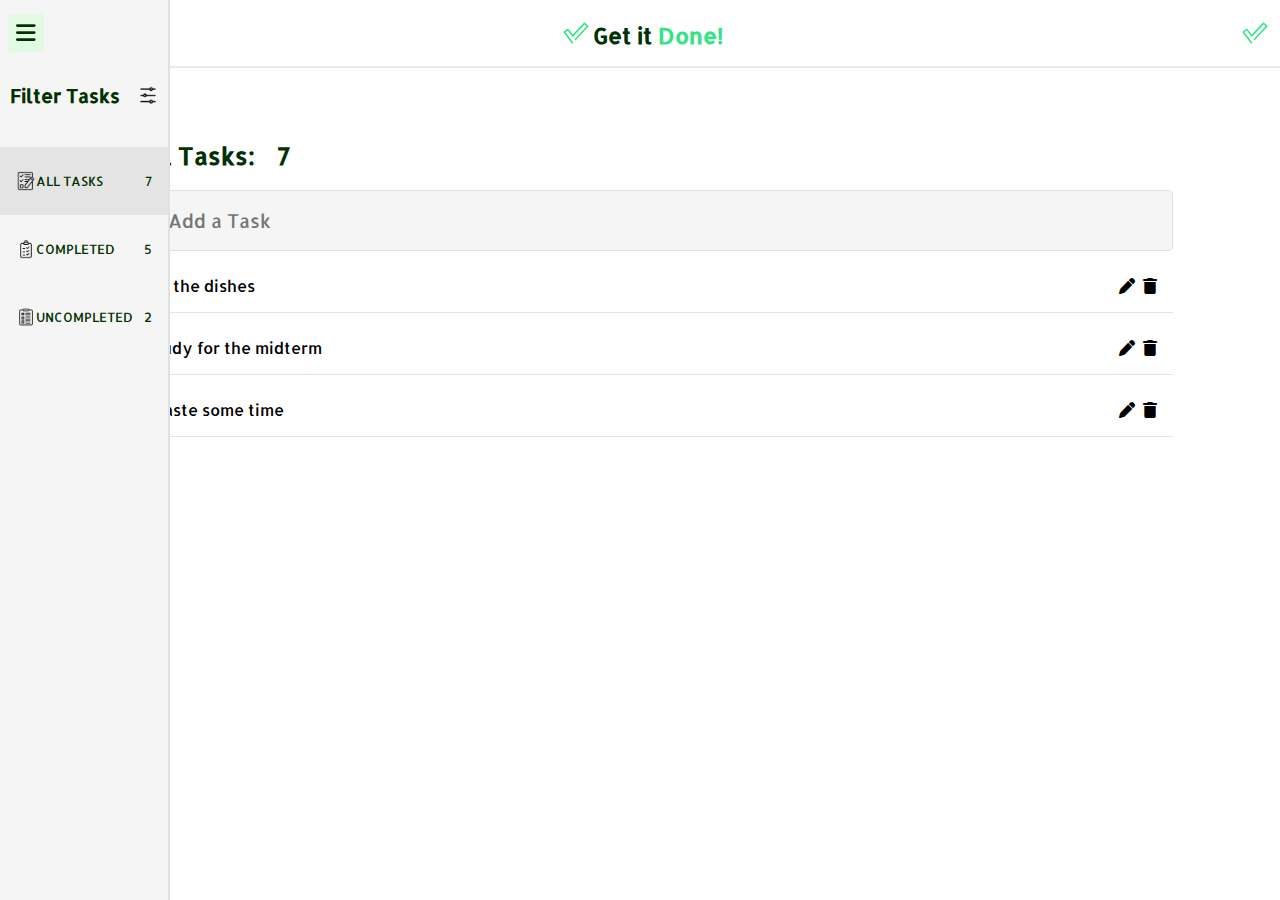
==== todo-app.html @ efe752ec "add the html and the css code for the app main page, and some js to toggle the menu button relates #" ====
<!DOCTYPE html>
<html lang="en">
<head>
  <meta charset="UTF-8">
  <meta http-equiv="X-UA-Compatible" content="IE=edge">
  <meta name="viewport" content="width=device-width, initial-scale=1.0">
  <title>Get it Done!</title>
  <link rel="icon" href="images/check-mark.svg" type="icon">
  <link rel="preconnect" href="https://fonts.googleapis.com">
  <link rel="preconnect" href="https://fonts.gstatic.com" crossorigin>
  <link href="https://fonts.googleapis.com/css2?family=Allerta&display=swap" rel="stylesheet">
  <link rel="stylesheet" href="https://cdnjs.cloudflare.com/ajax/libs/font-awesome/6.0.0-beta3/css/all.min.css"/>
  <link rel="stylesheet" href="styles/global.css">
  <link rel="stylesheet" href="styles/todo-app.css">
</head>
<body>
  <nav class="navbar">
    <div class="container">
      <div class="filter-tasks">
        <h3>Filter Tasks</h3>
        <img src="images/filter.png" width="20px" height="20px" alt="">        
      </div>
      <ul>
        <li class="active">
          <div class="item">
            <img src="images/tasks.png" alt="" width="20px" height="20px">
            <span class="item-name">All Tasks</span> 
          </div>
          <span class="count">7</span>
        </li>
        <li>
          <div class="item">
            <img src="images/completed.png" alt="" width="20px" height="20px">
            <span class="item-name">Completed</span> 
          </div>
          <span class="count">5</span>
        </li>
        <li>
          <div class="item">
            <img src="images/uncompleted.png" alt="" width="20px" height="20px">
            <span class="item-name">Uncompleted</span> 
          </div>
          <span class="count">2</span>
        </li>
      </ul>
    </div>
  </nav>
  <div class="header">
    <div class="menu">
      <i class="fa-solid fa-bars"></i>
    </div>
    <div class="logo">
      <img src="images/check-mark.svg" width="34px" alt="">
      <a href="index.html">
        <span>Get it <span class="done">Done!</span></span>
      </a>
    </div>
    <div class="logo">
      <img src="images/check-mark.svg" width="34px" alt="">
    </div>
  </div>
  <main class="main">
    <div class="container">
      <h2 class="title">
        <i class="fa-solid fa-list-check"></i>
        <span>All Tasks:</span>
        <span class="count">7</span>
      </h2>
      <div class="tasks-container">
        <form class="form">
          <div class="task-adder">
           <button class="add-task">
              <i class="fa-solid fa-plus"></i>
            </button>
            <input type="text" placeholder="Add a Task">
          </div>
        </form>
        <div class="task">
          <div class="task-content">
            <div class="status"></div>
            <div class="task-text">Do the dishes</div>
          </div>
          <div class="task-controls">
            <div class="edit">
              <i class="fa-solid fa-pen"></i>
            </div>
            <div class="delete">
              <i class="fa-solid fa-trash"></i>
            </div>
          </div>
        </div>
        <div class="task">
          <div class="task-content">
            <div class="status">
              <i class="fa-solid fa-check"></i>
            </div>
            <div class="task-text">Study for the midterm</div>
          </div>
          <div class="task-controls">
            <div class="edit">
              <i class="fa-solid fa-pen"></i>
            </div>
            <div class="delete">
              <i class="fa-solid fa-trash"></i>
            </div>
          </div>
        </div>
        <div class="task">
          <div class="task-content">
            <div class="status"></div>
            <div class="task-text">Waste some time</div>
          </div>
          <div class="task-controls">
            <div class="edit">
              <i class="fa-solid fa-pen"></i>
            </div>
            <div class="delete">
              <i class="fa-solid fa-trash"></i>
            </div>
          </div>
        </div>
      </div>
    </div>
  </main>
  <script src="js/toggle-navbar.js"></script>
  <script src="js/todo-app.js"></script>
</body>
</html>
---- styles/global.css ----
* {
  box-sizing: border-box;
  font-family: 'Allerta', sans-serif;
}

::selection {
  background-color:rgba(128, 128, 128, 0.15);
}

body {
  margin: 0;
  overflow-x: hidden;
  margin: 0;
}

:root {
  --body-bc: #fff;
  --primary-color: rgb(1, 49, 1);
  --secondary-color: #37e288;
  --extra-color: rgba(196, 255, 196, 0.384);
  --extra-bc: rgba(128, 128, 128, 0.164);
  --line-width: 0%;
}

button {
  cursor: pointer;
}

a {
  text-decoration: none;
}
---- styles/todo-app.css ----
/* navbar styling */
.navbar {
  position: fixed;
  top: 0;
  left: -100%;
  height: 100vh;
  color: var(--primary-color);
  background-color: #f5f5f5;
  border-right: 2.5px solid var(--extra-bc);
  z-index: 1;
  transition: all 1.5s ease;
}

.show-menu {
  left: 0;
}

.navbar .container {
  margin-top: 60px;
  height: 100%;
}

.navbar .container ul{
  padding: 0;
  list-style-type: none;
  height: 100%;
  display: flex;
  flex-direction: column;
  justify-content: flex-start;
}

.navbar .container ul li {
  text-transform: uppercase;
  display: flex;
  justify-content: space-between;
  gap: 4px;
  align-items: center;
  padding: 1.5rem 1rem;
  color: var(--primary-color);
  font-size: 0.8rem;
  cursor: pointer;
}

.navbar .container ul li:hover {
  background-color: rgba(255, 255, 255, 0.774);
}

.navbar .container ul li.active {
  background-color: #e4e4e4;
}

.navbar .container ul li .item {
  display: flex;
  align-items: center;
}

.navbar .container .filter-tasks {
  font-weight: bold;
  display: flex;
  align-items: center;
  justify-content: space-between;
  padding: 0.3rem 0.65rem;
}

.navbar .container .filter-tasks h3 {
  display: inline-block;
}

/* header styling */

.header {
  display: flex;
  justify-content: space-between;
  align-items: center;
  border-bottom: 2px solid var(--extra-bc);
  padding: 0.5rem 0.5rem;
  /* position: fixed; */
  width: 100%;
  top: 0;
  left: 0;
  height: 7.5vh;
}

.header .menu {
  cursor: pointer;
  z-index: 10;
}

.header .menu i {
  font-size: 1.4rem;
  color: var(--primary-color);
  background-color: var(--extra-color);
  padding: 0.5rem;
  border-radius: 4px;
}

.header .logo {
  font-size: 1.4rem;
  font-weight: bold;
  display: flex;
  align-items: flex-end;
  color: var(--secondary-color);
}

.header .logo span {
  color: var(--primary-color)
}

.header .logo img {
  fill: var(--primary-color)
}

.header .logo span .done {
  color: var(--secondary-color);
}

/* main section styling */
.main {
  margin-top: 8vh;
}

.main .container {
  width: 85%;
  margin: auto;
}

.main .container .title {
  color: var(--primary-color);
}

.main .container .title i {
  margin-right: 10px;
}

.main .container .title .count {
  margin-left: 1rem;
}

.main .container .tasks-container {
  width: 98%;
  margin: auto;
}

.main .container .tasks-container .form .task-adder {
  padding: 1rem;
  border: 1px solid var(--extra-bc);
  background-color: #f5f5f5;
  border-radius: 5px;
  display: flex;
  align-items: baseline;
  gap: 12px;
}

.main .container .tasks-container .form .task-adder .add-task {
  border: none;
  background-color: #f5f5f5;
  color: var(--primary-color);
  font-size: 1.2rem;
}

.main .container .tasks-container .form .task-adder input {
  background-color: #f5f5f5;
  border: none;
  width: 100%;
  color: var(--primary-color);
  font-size: 1.2rem;
}

.main .container .tasks-container .form .task-adder input:focus {
  border: none;
  outline: none;
}

.main .container .tasks-container .task {
  margin-top: 0.5rem;
  border-bottom: 1px solid #e4e4e4;
  font-size: 1rem;
  display: flex;
  justify-content: space-between;
  align-items: flex-start;
  padding: 1rem;
  transition: all 0.5s ease;
}

.main .container .tasks-container .task .task-controls,
.main .container .tasks-container .task .task-content {
  display: flex;
  gap: 0.5rem;
  align-items: flex-start;
}

.main .container .tasks-container .task .task-content .task-text {
  flex-basis: 95%;
  word-break: break-all;
}

.main .container .tasks-container .task .task-controls > * {
  cursor: pointer;
}

.main .container .tasks-container .task .status {
  width: 1.1rem;
  height: 1.1rem;
  border-radius: 50%;
  border: 2px solid var(--secondary-color);
  cursor: pointer;
  display: flex;
  align-items: center;
  justify-content: center;
  color: var(--secondary-color);
  font-size: 0.5rem;
}

.main .container .tasks-container .task:hover {
  transform: translateY(-2px);
  box-shadow: 0 2px var(--secondary-color);
}

/* media queries */

@media (min-width: 768px) {
  .navbar {
    left: 0;
    width: 58px;
  }

  .navbar .container li .item-name,
  .navbar .container li .count,
  .navbar .container .filter-tasks h3{
    opacity: 0;
    transition: 0.2s;
  }

  .navbar .container .filter-tasks img {
    order: -1;
  }

  .navbar:hover {
    width: 170px;
  }

  .navbar:hover .container li .item-name,
  .navbar:hover .container li .count,
  .navbar:hover .container .filter-tasks h3 {
    opacity: 1;
  }

  .navbar:hover .container .filter-tasks img {
    order: 1;
  }
}
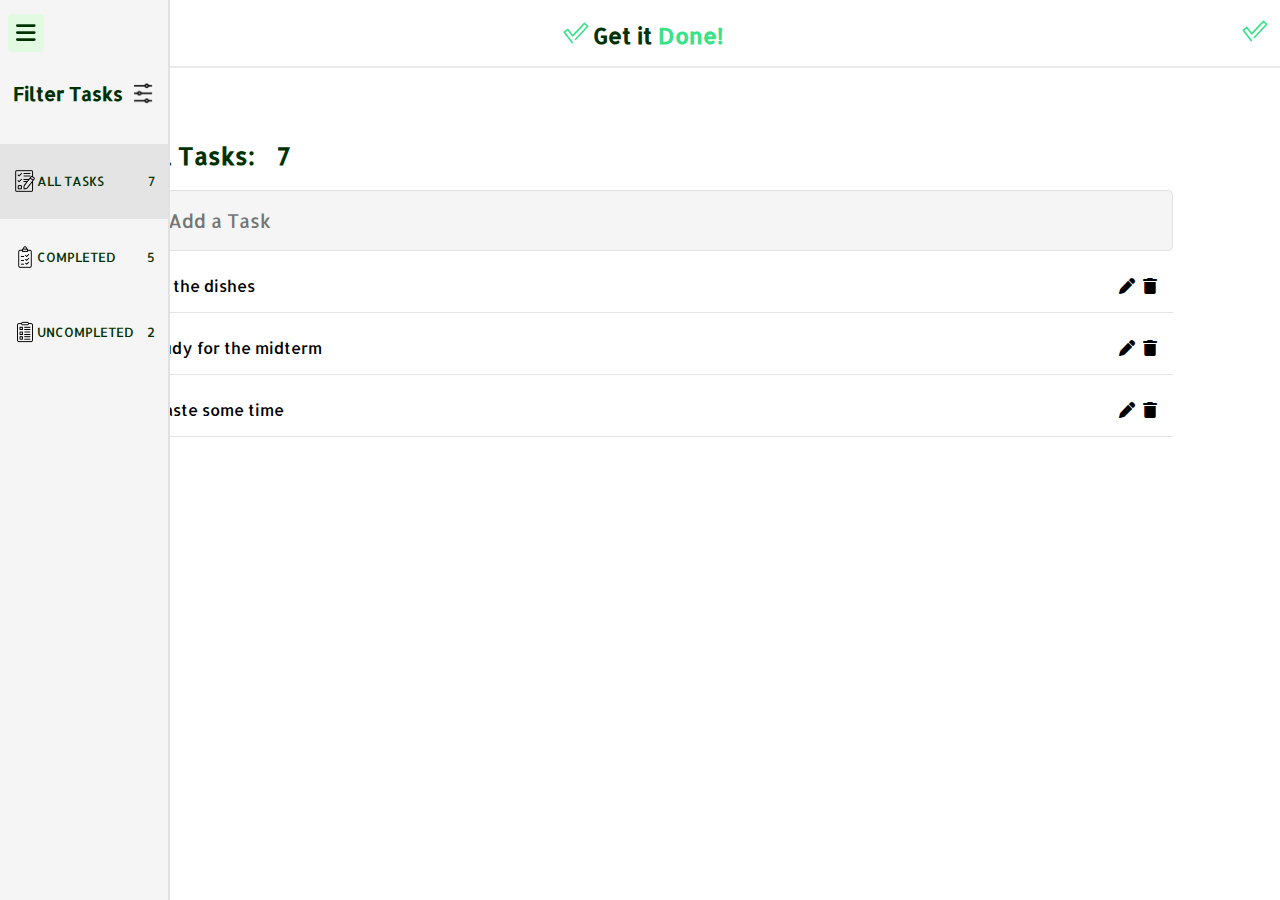
==== commit d7a44433: "Merge pull request #16 from GSG-CF05/create-overlay" ====
--- a/todo-app.html
+++ b/todo-app.html
@@ -18,26 +18,26 @@
     <div class="container">
       <div class="filter-tasks">
         <h3>Filter Tasks</h3>
-        <img src="images/filter.png" width="20px" height="20px" alt="">        
+        <img src="images/filter.png" width="20px" alt="">        
       </div>
       <ul>
         <li class="active">
           <div class="item">
-            <img src="images/tasks.png" alt="" width="20px" height="20px">
+            <img src="images/tasks.png" alt="" width="18px">
             <span class="item-name">All Tasks</span> 
           </div>
           <span class="count">7</span>
         </li>
         <li>
           <div class="item">
-            <img src="images/completed.png" alt="" width="20px" height="20px">
+            <img src="images/completed.png" alt="" width="20px">
             <span class="item-name">Completed</span> 
           </div>
           <span class="count">5</span>
         </li>
         <li>
           <div class="item">
-            <img src="images/uncompleted.png" alt="" width="20px" height="20px">
+            <img src="images/uncompleted.png" alt="" width="20px">
             <span class="item-name">Uncompleted</span> 
           </div>
           <span class="count">2</span>
@@ -45,83 +45,86 @@
       </ul>
     </div>
   </nav>
-  <div class="header">
-    <div class="menu">
-      <i class="fa-solid fa-bars"></i>
+  <div class="page-container">
+    <div></div>
+    <div class="header">
+      <div class="menu">
+        <i class="fa-solid fa-bars"></i>
+      </div>
+      <div class="logo">
+        <a class="go-home" href="index.html">
+          <img src="images/check-mark.svg" width="34px" alt="">
+          <span>Get it <span class="done">Done!</span></span>
+        </a>
+      </div>
+      <div class="logo">
+        <img src="images/check-mark.svg" width="34px" alt="">
+      </div>
     </div>
-    <div class="logo">
-      <img src="images/check-mark.svg" width="34px" alt="">
-      <a href="index.html">
-        <span>Get it <span class="done">Done!</span></span>
-      </a>
-    </div>
-    <div class="logo">
-      <img src="images/check-mark.svg" width="34px" alt="">
-    </div>
-  </div>
-  <main class="main">
-    <div class="container">
-      <h2 class="title">
-        <i class="fa-solid fa-list-check"></i>
-        <span>All Tasks:</span>
-        <span class="count">7</span>
-      </h2>
-      <div class="tasks-container">
-        <form class="form">
-          <div class="task-adder">
-           <button class="add-task">
-              <i class="fa-solid fa-plus"></i>
-            </button>
-            <input type="text" placeholder="Add a Task">
-          </div>
-        </form>
-        <div class="task">
-          <div class="task-content">
-            <div class="status"></div>
-            <div class="task-text">Do the dishes</div>
-          </div>
-          <div class="task-controls">
-            <div class="edit">
-              <i class="fa-solid fa-pen"></i>
+    <main class="main">
+      <div class="container">
+        <h2 class="title">
+          <i class="fa-solid fa-list-check"></i>
+          <span>All Tasks:</span>
+          <span class="count">7</span>
+        </h2>
+        <div class="tasks-container">
+          <form class="form">
+            <div class="task-adder">
+            <button class="add-task">
+                <i class="fa-solid fa-plus"></i>
+              </button>
+              <input type="text" placeholder="Add a Task">
             </div>
-            <div class="delete">
-              <i class="fa-solid fa-trash"></i>
+          </form>
+          <div class="task">
+            <div class="task-content">
+              <div class="status"></div>
+              <div class="task-text">Do the dishes</div>
+            </div>
+            <div class="task-controls">
+              <div class="edit">
+                <i class="fa-solid fa-pen"></i>
+              </div>
+              <div class="delete">
+                <i class="fa-solid fa-trash"></i>
+              </div>
             </div>
           </div>
-        </div>
-        <div class="task">
-          <div class="task-content">
-            <div class="status">
-              <i class="fa-solid fa-check"></i>
+          <div class="task">
+            <div class="task-content">
+              <div class="status">
+                <i class="fa-solid fa-check"></i>
+              </div>
+              <div class="task-text">Study for the midterm</div>
             </div>
-            <div class="task-text">Study for the midterm</div>
-          </div>
-          <div class="task-controls">
-            <div class="edit">
-              <i class="fa-solid fa-pen"></i>
-            </div>
-            <div class="delete">
-              <i class="fa-solid fa-trash"></i>
+            <div class="task-controls">
+              <div class="edit">
+                <i class="fa-solid fa-pen"></i>
+              </div>
+              <div class="delete">
+                <i class="fa-solid fa-trash"></i>
+              </div>
             </div>
           </div>
-        </div>
-        <div class="task">
-          <div class="task-content">
-            <div class="status"></div>
-            <div class="task-text">Waste some time</div>
-          </div>
-          <div class="task-controls">
-            <div class="edit">
-              <i class="fa-solid fa-pen"></i>
+          <div class="task">
+            <div class="task-content">
+              <div class="status"></div>
+              <div class="task-text">Waste some time</div>
             </div>
-            <div class="delete">
-              <i class="fa-solid fa-trash"></i>
+            <div class="task-controls">
+              <div class="edit">
+                <i class="fa-solid fa-pen"></i>
+              </div>
+              <div class="delete">
+                <i class="fa-solid fa-trash"></i>
+              </div>
             </div>
           </div>
         </div>
       </div>
-    </div>
-  </main>
+    </main>
+  </div>
   <script src="js/toggle-navbar.js"></script>
   <script src="js/todo-app.js"></script>
 </body>
--- a/styles/global.css
+++ b/styles/global.css
@@ -20,6 +20,7 @@
   --extra-color: rgba(196, 255, 196, 0.384);
   --extra-bc: rgba(128, 128, 128, 0.164);
   --line-width: 0%;
+  --translate-value: 40px;
 }
 
 button {
@@ -29,3 +30,8 @@
 a {
   text-decoration: none;
 }
+
+.disabled {
+  pointer-events: none;
+}
+
--- a/styles/todo-app.css
+++ b/styles/todo-app.css
@@ -8,7 +8,7 @@
   color: var(--primary-color);
   background-color: #f5f5f5;
   border-right: 2.5px solid var(--extra-bc);
-  z-index: 1;
+  z-index: 10;
   transition: all 1.5s ease;
 }
 
@@ -36,7 +36,7 @@
   justify-content: space-between;
   gap: 4px;
   align-items: center;
-  padding: 1.5rem 1rem;
+  padding: 1.6rem 0.6rem;
   color: var(--primary-color);
   font-size: 0.8rem;
   cursor: pointer;
@@ -60,11 +60,32 @@
   display: flex;
   align-items: center;
   justify-content: space-between;
-  padding: 0.3rem 0.65rem;
+  gap: 6px;
+  padding: 0.2rem 0.6rem;
 }
 
 .navbar .container .filter-tasks h3 {
   display: inline-block;
+}
+
+/* page container styling */
+
+.page-container {
+  min-height: 100vh;
+  position: relative;
+}
+
+/* page overlay styling */
+.page-overlay {
+  background-color: #adadad;
+  width: 100%;
+  height: 100%;
+  position: absolute;
+  top: 0;
+  left: 0;
+  z-index: 1;
+  opacity: 0.4;
+  transition: all 1s ease;
 }
 
 /* header styling */
@@ -95,20 +116,16 @@
   border-radius: 4px;
 }
 
-.header .logo {
+.header .logo .go-home {
   font-size: 1.4rem;
   font-weight: bold;
+  color: var(--secondary-color);
   display: flex;
   align-items: flex-end;
-  color: var(--secondary-color);
-}
-
-.header .logo span {
+}
+
+.header .logo .go-home span {
   color: var(--primary-color)
-}
-
-.header .logo img {
-  fill: var(--primary-color)
 }
 
 .header .logo span .done {
@@ -249,4 +266,24 @@
   .navbar:hover .container .filter-tasks img {
     order: 1;
   }
-}
+
+  .navbar .container .filter-tasks {
+    padding: 0.2rem 0.8rem;
+  }
+
+  .navbar .container ul li {
+    padding: 1.6rem 0.8rem;
+  }
+
+  .navbar .container img {
+    width: 24px;
+  }
+  
+  .header .logo .go-home {
+    pointer-events: auto;
+  }
+
+  .page-overlay {
+    display: none;
+  }
+}
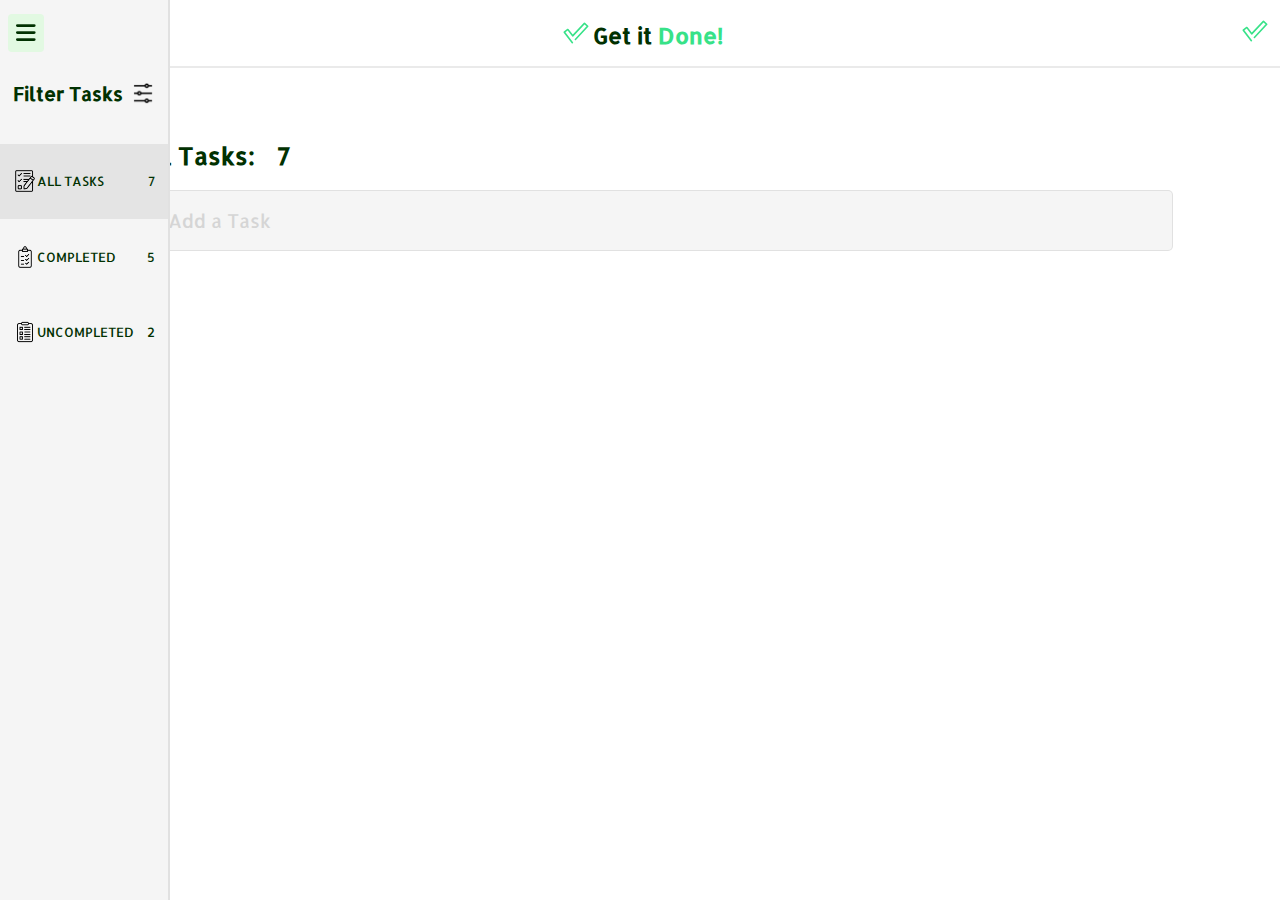
==== commit 25b24cc3: "create the add task functionality #relates #21" ====
--- a/todo-app.html
+++ b/todo-app.html
@@ -71,56 +71,13 @@
         <div class="tasks-container">
           <form class="form">
             <div class="task-adder">
-            <button class="add-task">
+            <button class="add-task-btn" type="submit">
                 <i class="fa-solid fa-plus"></i>
               </button>
-              <input type="text" placeholder="Add a Task">
+              <input class="task-input-field" type="text" placeholder="Add a Task">
             </div>
           </form>
-          <div class="task">
-            <div class="task-content">
-              <div class="status"></div>
-              <div class="task-text">Do the dishes</div>
-            </div>
-            <div class="task-controls">
-              <div class="edit">
-                <i class="fa-solid fa-pen"></i>
-              </div>
-              <div class="delete">
-                <i class="fa-solid fa-trash"></i>
-              </div>
-            </div>
-          </div>
-          <div class="task">
-            <div class="task-content">
-              <div class="status">
-                <i class="fa-solid fa-check"></i>
-              </div>
-              <div class="task-text">Study for the midterm</div>
-            </div>
-            <div class="task-controls">
-              <div class="edit">
-                <i class="fa-solid fa-pen"></i>
-              </div>
-              <div class="delete">
-                <i class="fa-solid fa-trash"></i>
-              </div>
-            </div>
-          </div>
-          <div class="task">
-            <div class="task-content">
-              <div class="status"></div>
-              <div class="task-text">Waste some time</div>
-            </div>
-            <div class="task-controls">
-              <div class="edit">
-                <i class="fa-solid fa-pen"></i>
-              </div>
-              <div class="delete">
-                <i class="fa-solid fa-trash"></i>
-              </div>
-            </div>
-          </div>
+          <div class="tasks-list"></div>
         </div>
       </div>
     </main>
--- a/styles/todo-app.css
+++ b/styles/todo-app.css
@@ -86,6 +86,7 @@
   z-index: 1;
   opacity: 0.4;
   transition: all 1s ease;
+  transition-delay: 0.5s;
 }
 
 /* header styling */
@@ -96,7 +97,6 @@
   align-items: center;
   border-bottom: 2px solid var(--extra-bc);
   padding: 0.5rem 0.5rem;
-  /* position: fixed; */
   width: 100%;
   top: 0;
   left: 0;
@@ -169,11 +169,15 @@
   gap: 12px;
 }
 
-.main .container .tasks-container .form .task-adder .add-task {
+.main .container .tasks-container .form .task-adder .add-task-btn {
   border: none;
   background-color: #f5f5f5;
   color: var(--primary-color);
   font-size: 1.2rem;
+}
+
+.main .container .tasks-container .form .task-adder .add-task-btn i {
+  pointer-events: none;
 }
 
 .main .container .tasks-container .form .task-adder input {
@@ -182,6 +186,10 @@
   width: 100%;
   color: var(--primary-color);
   font-size: 1.2rem;
+}
+
+.main .container .tasks-container .form .task-adder input::placeholder {
+  color: #d5d5d5;
 }
 
 .main .container .tasks-container .form .task-adder input:focus {
@@ -189,7 +197,7 @@
   outline: none;
 }
 
-.main .container .tasks-container .task {
+.main .container .tasks-container .tasks-list .task {
   margin-top: 0.5rem;
   border-bottom: 1px solid #e4e4e4;
   font-size: 1rem;
@@ -200,23 +208,23 @@
   transition: all 0.5s ease;
 }
 
-.main .container .tasks-container .task .task-controls,
-.main .container .tasks-container .task .task-content {
+.main .container .tasks-container .tasks-list .task .task-controls,
+.main .container .tasks-container .tasks-list .task .task-content {
   display: flex;
   gap: 0.5rem;
   align-items: flex-start;
 }
 
-.main .container .tasks-container .task .task-content .task-text {
+.main .container .tasks-container .tasks-list .task .task-content .task-text {
   flex-basis: 95%;
   word-break: break-all;
 }
 
-.main .container .tasks-container .task .task-controls > * {
-  cursor: pointer;
-}
-
-.main .container .tasks-container .task .status {
+.main .container .tasks-container .tasks-list .task .task-controls > * {
+  cursor: pointer;
+}
+
+.main .container .tasks-container .tasks-list .task .status {
   width: 1.1rem;
   height: 1.1rem;
   border-radius: 50%;
@@ -229,7 +237,7 @@
   font-size: 0.5rem;
 }
 
-.main .container .tasks-container .task:hover {
+.main .container .tasks-container .tasks-list .task:hover {
   transform: translateY(-2px);
   box-shadow: 0 2px var(--secondary-color);
 }
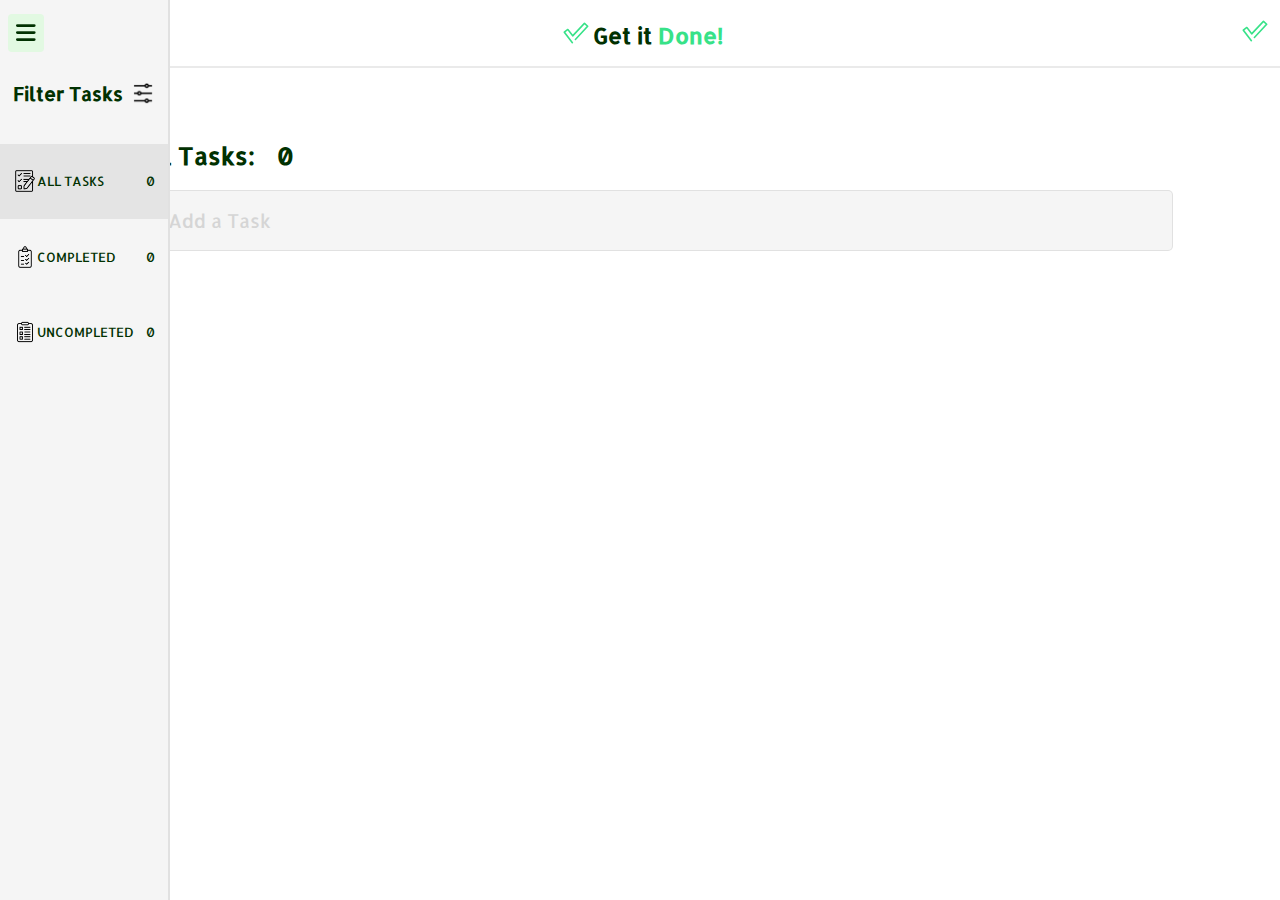
==== commit b144d6c4: "Merge pull request #44 from GSG-CF05/create-count-tasks-functionality" ====
--- a/todo-app.html
+++ b/todo-app.html
@@ -17,30 +17,30 @@
   <nav class="navbar">
     <div class="container">
       <div class="filter-tasks">
-        <h3>Filter Tasks</h3>
+        <h3>Filter&nbsp;Tasks</h3>
         <img src="images/filter.png" width="20px" alt="">        
       </div>
       <ul>
-        <li class="active">
+        <li class="active all">
           <div class="item">
             <img src="images/tasks.png" alt="" width="18px">
-            <span class="item-name">All Tasks</span> 
+            <span class="item-name">All&nbsp;Tasks</span> 
           </div>
-          <span class="count">7</span>
+          <span class="count">0</span>
         </li>
-        <li>
+        <li class="completed">
           <div class="item">
             <img src="images/completed.png" alt="" width="20px">
             <span class="item-name">Completed</span> 
           </div>
-          <span class="count">5</span>
+          <span class="count">0</span>
         </li>
-        <li>
+        <li class="uncompleted">
           <div class="item">
             <img src="images/uncompleted.png" alt="" width="20px">
             <span class="item-name">Uncompleted</span> 
           </div>
-          <span class="count">2</span>
+          <span class="count">0</span>
         </li>
       </ul>
     </div>
@@ -66,7 +66,7 @@
         <h2 class="title">
           <i class="fa-solid fa-list-check"></i>
           <span>All Tasks:</span>
-          <span class="count">7</span>
+          <span class="count">0</span>
         </h2>
         <div class="tasks-container">
           <form class="form">
--- a/styles/global.css
+++ b/styles/global.css
@@ -31,7 +31,12 @@
   text-decoration: none;
 }
 
-.disabled {
+.disabled, 
+.non-active {
   pointer-events: none;
 }
 
+.non-active {
+  opacity: 0.4;
+}
+
--- a/styles/todo-app.css
+++ b/styles/todo-app.css
@@ -208,16 +208,61 @@
   transition: all 0.5s ease;
 }
 
-.main .container .tasks-container .tasks-list .task .task-controls,
+.main .container .tasks-container .tasks-list .task .task-content {
+  flex-grow: 1;
+}
+
+.main .container .tasks-container .tasks-list .task .task-content .status,
+.main .container .tasks-container .tasks-list .task .task-controls .edit {
+  transition: all 1s ease;
+}
+
+.main .container .tasks-container .tasks-list .task .task-content .task-text.completed {
+  text-decoration: line-through;
+  opacity: 0.4;
+}
+
+.main .container .tasks-container .tasks-list .task .task-content .task-text {
+  flex-basis: 96%;
+  word-break: break-all;
+  border: none;
+  outline: none;
+  transition: all 1s ease;
+}
+
+.main .container .tasks-container .tasks-list .task .task-controls i,
+.main .container .tasks-container .tasks-list .task .task-controls span,
+.main .container .tasks-container .tasks-list .task .task-content .status i,
+.main .container .tasks-container .tasks-list .task .task-controls .save span {
+  pointer-events: none;
+}
+
+.main .container .tasks-container .tasks-list .task .task-controls .save {
+  background-color: #e4e4e4;
+  border-radius: 40px;
+  padding: 3px 7px;
+  transition: all 0.6s ease;
+}
+
+.main .container .tasks-container .tasks-list .task .task-controls .save:hover {
+  background-color: #dadada;
+}
+
+.main .container .tasks-container .tasks-list .task .task-controls .save.hidden, 
+.main .container .tasks-container .tasks-list .task .task-content .status i.hidden  {
+  display: none;
+}
+
+.main .container .tasks-container .tasks-list .task .task-controls {
+  display: flex;
+  gap: 0.5rem;
+  align-items: center;
+}
+
 .main .container .tasks-container .tasks-list .task .task-content {
   display: flex;
   gap: 0.5rem;
   align-items: flex-start;
-}
-
-.main .container .tasks-container .tasks-list .task .task-content .task-text {
-  flex-basis: 95%;
-  word-break: break-all;
 }
 
 .main .container .tasks-container .tasks-list .task .task-controls > * {
@@ -248,13 +293,17 @@
   .navbar {
     left: 0;
     width: 58px;
+    transition: width 1.2s ease;
   }
 
   .navbar .container li .item-name,
   .navbar .container li .count,
   .navbar .container .filter-tasks h3{
     opacity: 0;
-    transition: 0.2s;
+  }
+
+  .navbar .container li .item {
+    flex: 1 1 100%;
   }
 
   .navbar .container .filter-tasks img {
@@ -269,10 +318,13 @@
   .navbar:hover .container li .count,
   .navbar:hover .container .filter-tasks h3 {
     opacity: 1;
+    transition: 0.5s;
+    transition-delay: 1s;
   }
 
   .navbar:hover .container .filter-tasks img {
     order: 1;
+    transition-delay: 1s;
   }
 
   .navbar .container .filter-tasks {
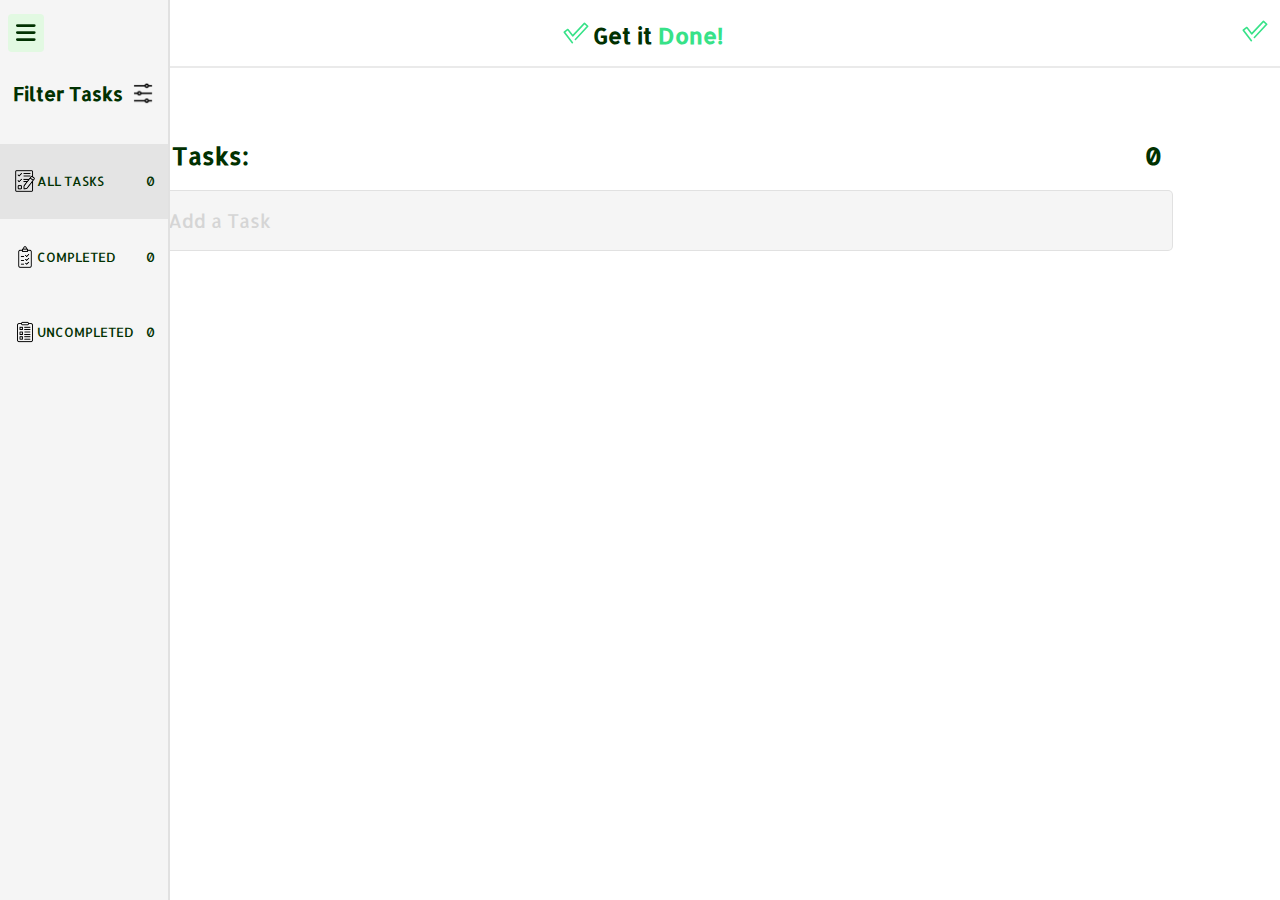
==== commit d97fe43b: "add filter tasks functionality (finally\!) relates #45" ====
--- a/todo-app.html
+++ b/todo-app.html
@@ -21,7 +21,7 @@
         <img src="images/filter.png" width="20px" alt="">        
       </div>
       <ul>
-        <li class="active all">
+        <li class="all">
           <div class="item">
             <img src="images/tasks.png" alt="" width="18px">
             <span class="item-name">All&nbsp;Tasks</span> 
@@ -65,7 +65,7 @@
       <div class="container">
         <h2 class="title">
           <i class="fa-solid fa-list-check"></i>
-          <span>All Tasks:</span>
+          <span class="shown-tasks">All Tasks:</span>
           <span class="count">0</span>
         </h2>
         <div class="tasks-container">
--- a/styles/todo-app.css
+++ b/styles/todo-app.css
@@ -66,6 +66,12 @@
 
 .navbar .container .filter-tasks h3 {
   display: inline-block;
+}
+
+.navbar .container ul li .item .item-name,
+.navbar .container ul li .item,
+.navbbar .container ul li .count  {
+  pointer-events: none;
 }
 
 /* page container styling */
@@ -144,14 +150,22 @@
 
 .main .container .title {
   color: var(--primary-color);
+  display: flex;
+  justify-content: space-between;
+  align-items: baseline;
 }
 
 .main .container .title i {
   margin-right: 10px;
 }
 
+.main .container .title .shown-tasks {
+  transition: all 1s ease;
+  flex-grow: 1;
+}
+
 .main .container .title .count {
-  margin-left: 1rem;
+  margin-right: 2%;
 }
 
 .main .container .tasks-container {
@@ -205,7 +219,11 @@
   justify-content: space-between;
   align-items: flex-start;
   padding: 1rem;
-  transition: all 0.5s ease;
+  transition: all 1s ease;
+}
+
+.main .container .tasks-container .tasks-list .task.hidden {
+  display: none;
 }
 
 .main .container .tasks-container .tasks-list .task .task-content {
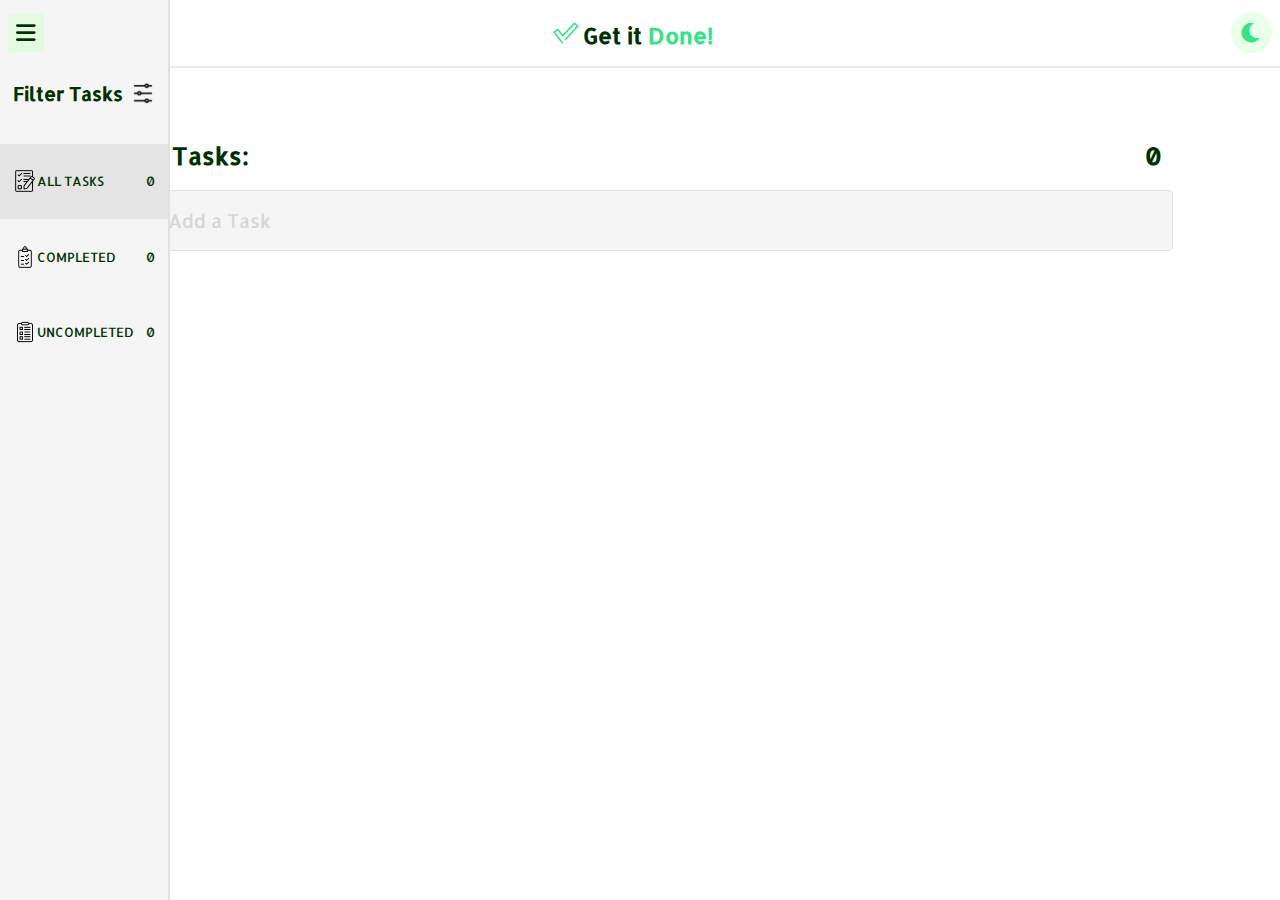
==== commit ce269c23: "add toggle page mode button js logic #33" ====
--- a/todo-app.html
+++ b/todo-app.html
@@ -57,15 +57,19 @@
           <span>Get it <span class="done">Done!</span></span>
         </a>
       </div>
-      <div class="logo">
-        <img src="images/check-mark.svg" width="34px" alt="">
+      <div class="mode">
+        <a>
+          <button>
+            <i class="far fa-moon"></i>
+          </button>
+        </a>
       </div>
     </div>
     <main class="main">
       <div class="container">
         <h2 class="title">
           <i class="fa-solid fa-list-check"></i>
-          <span class="shown-tasks">All Tasks:</span>
+          <span class="shown-tasks"></span>
           <span class="count">0</span>
         </h2>
         <div class="tasks-container">
@@ -82,6 +86,7 @@
       </div>
     </main>
   </div>
+  <script src="js/toggle-mode.js"></script>
   <script src="js/toggle-navbar.js"></script>
   <script src="js/todo-app.js"></script>
 </body>
--- a/styles/global.css
+++ b/styles/global.css
@@ -7,20 +7,30 @@
   background-color:rgba(128, 128, 128, 0.15);
 }
 
-body {
-  margin: 0;
-  overflow-x: hidden;
-  margin: 0;
-}
-
 :root {
   --body-bc: #fff;
+  --text-color: rgb(1, 49, 1);
   --primary-color: rgb(1, 49, 1);
   --secondary-color: #37e288;
   --extra-color: rgba(196, 255, 196, 0.384);
   --extra-bc: rgba(128, 128, 128, 0.164);
+  
   --line-width: 0%;
   --translate-value: 40px;
+}
+
+body {
+  background-color: var(--body-bc);
+  margin: 0;
+  overflow-x: hidden;
+  margin: 0;
+  transition: 0.4s ease-in-out;
+}
+
+body.dark-mode {
+  --body-bc: rgb(22, 37, 51);
+  --text-color: rgb(234, 235, 236);
+  
 }
 
 button {
@@ -40,3 +50,27 @@
   opacity: 0.4;
 }
 
+.header .mode {
+  margin-left: 0.8rem;
+}
+
+/* toggle page mode button styling */
+
+.header .mode button {
+  background-color: var(--extra-color);
+  display: inline-flex;
+  align-items: center;
+  justify-content: center;
+  border: none;
+  outline: none;
+  border-radius: 50%;
+  width: 41px;
+  height: 41px;  
+}
+
+.header .mode button i {
+  font-size: 1.4rem;
+  font-weight: bold;
+  color: var(--secondary-color);
+  pointer-events: none;
+}